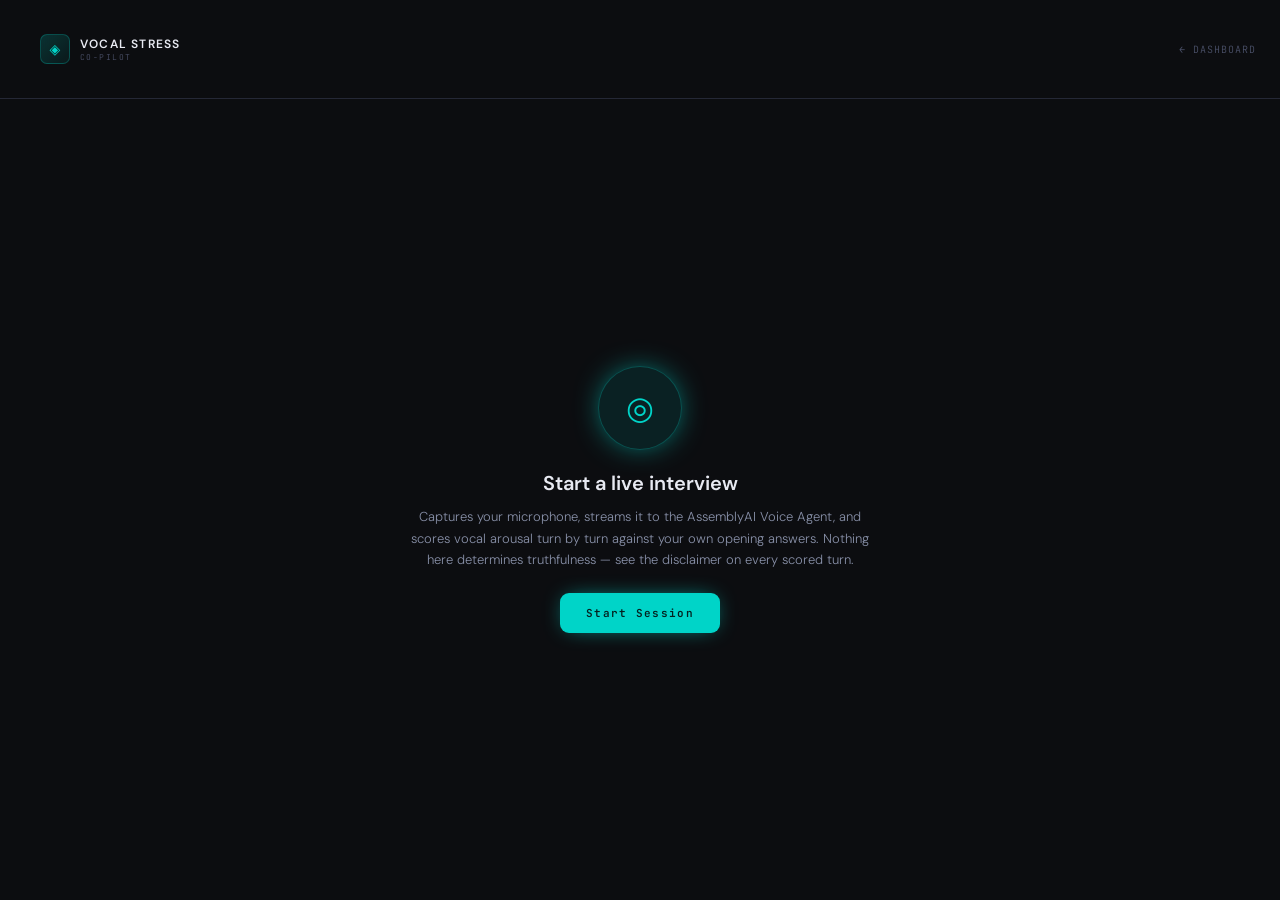
==== web/static/capture.html @ c787e48d "Initial commit: Vocal Stress Co-Pilot Voice AI agent for structured interviews, built on AssemblyAI'" ====
<!doctype html>
<html lang="en">
<head>
<meta charset="utf-8" />
<meta name="viewport" content="width=device-width, initial-scale=1" />
<title>Live Capture — Vocal Stress Co-Pilot</title>
<link rel="preconnect" href="https://fonts.googleapis.com" />
<link rel="preconnect" href="https://fonts.gstatic.com" crossorigin />
<link href="https://fonts.googleapis.com/css2?family=DM+Sans:wght@300;400;500;600&family=JetBrains+Mono:wght@400;500;600&display=swap" rel="stylesheet" />
<link rel="stylesheet" href="style.css?v=6" />
</head>
<body>
<div class="capture-page">

  <header class="capture-header">
    <a href="index.html" class="brand capture-brand-link">
      <div class="brand-mark">◈</div>
      <div>
        <div class="brand-name">VOCAL STRESS</div>
        <div class="brand-sub">CO-PILOT</div>
      </div>
    </a>
    <a href="index.html" class="capture-back mono">← DASHBOARD</a>
  </header>

  <main class="capture-main">

    <div id="capture-idle" class="capture-panel">
      <div class="mic-orb">◎</div>
      <h1 class="capture-title">Start a live interview</h1>
      <p class="capture-hint">
        Captures your microphone, streams it to the AssemblyAI Voice Agent, and scores
        vocal arousal turn by turn against your own opening answers. Nothing here
        determines truthfulness — see the disclaimer on every scored turn.
      </p>
      <button id="start-btn" class="btn-primary">Start Session</button>
      <p id="capture-error" class="capture-error" hidden></p>
    </div>

    <div id="capture-live" class="capture-panel" hidden>
      <div class="capture-status-row">
        <span id="session-id-badge" class="pill pill-muted mono">—</span>
        <span class="mic-level"><span id="mic-level-bar" class="mic-level-bar"></span></span>
        <button id="end-btn" class="btn-danger">End Session</button>
      </div>

      <div class="capture-columns">
        <section class="capture-conversation">
          <div class="side-label">CONVERSATION</div>
          <div id="conversation-log" class="conversation-log"></div>
        </section>

        <section class="capture-turns">
          <div class="side-label">LIVE TURNS</div>
          <div id="live-turn-list" class="live-turn-list"></div>
        </section>
      </div>

      <div class="side-label">SESSION LOG</div>
      <div id="status-log" class="status-log mono"></div>
    </div>

    <div id="capture-done" class="capture-panel" hidden>
      <div class="mic-orb mic-orb-done">✓</div>
      <h1 class="capture-title">Session saved</h1>
      <p id="done-summary" class="capture-hint"></p>
      <a id="view-analysis-link" class="btn-primary" href="index.html">View Analysis →</a>
    </div>

  </main>
</div>
<script src="capture.js?v=6"></script>
</body>
</html>
---- web/static/style.css ----
/* Vocal Stress Co-Pilot — dashboard
   Design language ported from AssemblyAI_InterfaceDemo (Figma Make): tokens, type
   scale and component vocabulary kept identical, implemented in plain CSS rather than
   Tailwind v4 so the dashboard keeps its no-build-step delivery via StaticFiles. */

:root {
  --bg: #0c0d10;
  --surface: #12141a;
  --surface2: #1a1d26;
  --border: #252836;
  --border2: #2e3347;

  --cyan: #00d4c8;
  --amber: #f5a623;
  --violet: #8b78ff;
  --red: #ff5c5c;
  --green: #4cefb4;

  --text-primary: #e8eaf2;
  --text-secondary: #8890a8;
  --text-muted: #4a5068;

  --font-sans: "DM Sans", system-ui, sans-serif;
  --font-mono: "JetBrains Mono", ui-monospace, Consolas, monospace;
}

* { box-sizing: border-box; }
html, body { height: 100%; margin: 0; padding: 0; }

body {
  background: var(--bg);
  color: var(--text-primary);
  font-family: var(--font-sans);
  font-size: 13px;
  font-weight: 300;
}

.mono { font-family: var(--font-mono); }

::-webkit-scrollbar { width: 4px; height: 4px; }
::-webkit-scrollbar-track { background: transparent; }
::-webkit-scrollbar-thumb { background: var(--border); border-radius: 2px; }
::-webkit-scrollbar-thumb:hover { background: var(--border2); }

.app { display: flex; height: 100vh; overflow: hidden; }

/* micro typography */
.micro-label {
  font-size: 9px; font-family: var(--font-mono); font-weight: 500;
  letter-spacing: .12em; color: var(--text-muted); text-transform: uppercase;
}
.micro-value { font-size: 9px; color: var(--text-muted); letter-spacing: .08em; }

.pill {
  display: inline-flex; align-items: center; gap: 6px;
  padding: 4px 10px; border-radius: 5px; font-size: 9px;
  font-family: var(--font-mono); letter-spacing: .08em; white-space: nowrap;
}
.pill-amber { background: #f5a62315; border: 1px solid #f5a62340; color: var(--amber); }
.pill-cyan  { background: #00d4c815; border: 1px solid #00d4c840; color: var(--cyan); }
.pill-red   { background: #ff5c5c15; border: 1px solid #ff5c5c40; color: var(--red); }
.pill-green { background: #4cefb415; border: 1px solid #4cefb440; color: var(--green); }
.pill-muted { background: #4a506815; border: 1px solid #4a506840; color: var(--text-secondary); }

.dot { width: 6px; height: 6px; border-radius: 50%; display: inline-block; flex-shrink: 0; }
.dot-cyan { background: var(--cyan); }
.dot-amber { background: var(--amber); }
.dot-red { background: var(--red); }
.noise-dot { animation: pulse-noise 1.5s ease-in-out infinite; }
@keyframes pulse-noise {
  0%, 100% { opacity: .4; transform: scale(1); }
  50% { opacity: 1; transform: scale(1.4); }
}

.meter-track { height: 3px; background: var(--border); border-radius: 2px; overflow: hidden; }
.meter-bar { height: 100%; border-radius: 2px; transition: width .6s cubic-bezier(.22,1,.36,1); }

/* ── LEFT SIDEBAR ─────────────────────────────────────────────── */
.sidebar {
  width: 240px; flex-shrink: 0; background: var(--surface);
  border-right: 1px solid var(--border); display: flex; flex-direction: column; overflow: hidden;
}
.brand { display: flex; align-items: center; gap: 10px; padding: 18px 16px; }
.brand-mark {
  width: 30px; height: 30px; border-radius: 7px; display: flex;
  align-items: center; justify-content: center;
  background: linear-gradient(135deg, #00d4c830, #00d4c810);
  border: 1px solid #00d4c840; color: var(--cyan); font-size: 14px;
}
.brand-name { font-size: 12px; font-weight: 600; letter-spacing: .1em; }
.brand-sub { font-size: 8px; font-family: var(--font-mono); letter-spacing: .18em; color: var(--text-muted); }

.side-label {
  padding: 14px 16px 8px; font-size: 9px; font-family: var(--font-mono);
  font-weight: 500; letter-spacing: .14em; color: var(--text-muted); text-transform: uppercase;
}

.session-list { list-style: none; margin: 0; padding: 0 8px; flex: 1; overflow-y: auto; }
.session-list li {
  padding: 9px 10px; border-radius: 5px; cursor: pointer; margin-bottom: 2px;
  border-left: 2px solid transparent; transition: background .15s;
}
.session-list li:hover { background: var(--surface2); }
.session-list li.active {
  background: linear-gradient(90deg, #00d4c812, transparent);
  border-left-color: var(--cyan);
}
.session-list .sid { display: block; font-family: var(--font-mono); font-size: 11px; color: var(--text-primary); }
.session-list li.active .sid { color: var(--cyan); }
.session-list .meta { font-size: 9px; font-family: var(--font-mono); color: var(--text-muted); letter-spacing: .06em; }

.side-foot { padding: 12px 16px; border-top: 1px solid var(--border); }
.hint { font-size: 10px; line-height: 1.6; color: var(--text-muted); margin: 0; }
.hint code {
  font-family: var(--font-mono); font-size: 9px; background: var(--surface2);
  border: 1px solid var(--border); border-radius: 3px; padding: 1px 4px; color: var(--text-secondary);
}

/* ── CENTER ───────────────────────────────────────────────────── */
.main { flex: 1; display: flex; flex-direction: column; overflow: hidden; min-width: 0; }
.empty-state { margin: auto; text-align: center; color: var(--text-muted); font-size: 12px; }
.empty-mark { font-size: 36px; color: var(--border2); margin-bottom: 12px; }
.session-view { display: flex; flex-direction: column; height: 100%; overflow: hidden; }

.topbar {
  display: flex; align-items: center; justify-content: space-between;
  padding: 14px 22px; border-bottom: 1px solid var(--border); flex-shrink: 0;
}
.topbar-title { font-size: 15px; font-weight: 500; margin: 0; letter-spacing: .01em; }
.topbar-sub { font-size: 9px; color: var(--text-muted); letter-spacing: .1em; margin-top: 3px; }
.topbar-pills { display: flex; align-items: center; gap: 8px; }

/* waveform + pitch block */
.viz { padding: 16px 22px 10px; border-bottom: 1px solid var(--border); flex-shrink: 0; }
.waveform {
  display: flex; align-items: center; justify-content: space-between;
  gap: 2px; height: 78px; margin-bottom: 6px;
}
.waveform-bar {
  flex: 1; min-width: 2px; border-radius: 2px; cursor: pointer;
  transition: height .35s cubic-bezier(.22,1,.36,1), opacity .15s, filter .15s;
  opacity: .8;
}
.waveform-bar:hover { opacity: 1; filter: brightness(1.35); }
.waveform-bar.selected { opacity: 1; filter: brightness(1.5) drop-shadow(0 0 6px currentColor); }

.pitch-block { position: relative; height: 92px; }
.pitch-axis-label {
  position: absolute; left: -2px; top: 50%; transform: rotate(-90deg) translateX(-50%);
  transform-origin: left center; font-family: var(--font-mono); font-size: 8px;
  letter-spacing: .12em; color: var(--text-muted); white-space: nowrap;
}
#pitch-chart { width: 100%; height: 100%; padding-left: 22px; }
.pitch-line { stroke: var(--cyan); stroke-width: 1.6; fill: none; filter: drop-shadow(0 0 4px #00d4c870); }
.pitch-fill { fill: url(#pitchGradient); opacity: .22; }

.viz-axis {
  display: flex; justify-content: space-between; padding-left: 22px;
  font-size: 8px; color: var(--text-muted); letter-spacing: .08em;
}

/* tabs */
.tabs { display: flex; gap: 26px; padding: 0 22px; border-bottom: 1px solid var(--border); flex-shrink: 0; }
.tab {
  background: none; border: none; cursor: pointer; padding: 13px 0;
  font-family: var(--font-mono); font-size: 10px; letter-spacing: .12em;
  color: var(--text-muted); border-bottom: 1.5px solid transparent; transition: color .15s;
}
.tab:hover { color: var(--text-secondary); }
.tab.tab-active { color: var(--text-primary); border-bottom-color: var(--cyan); }

.tab-body { flex: 1; overflow-y: auto; min-height: 0; }
.tab-panel { padding: 16px 22px 24px; }

/* turn bubbles */
.turn-list { display: flex; flex-direction: column; gap: 8px; }
.turn-bubble {
  display: block; width: 100%; text-align: left; cursor: pointer;
  border-radius: 9px; padding: 13px 15px; font-family: inherit;
  background: var(--surface); border: 1px solid var(--border); color: var(--text-primary);
  transition: border-color .15s, background .15s;
  animation: fade-in-up .25s ease forwards;
}
@keyframes fade-in-up {
  from { opacity: 0; transform: translateY(6px); }
  to { opacity: 1; transform: translateY(0); }
}
.turn-bubble:hover { border-color: var(--border2); background: var(--surface2); }
.turn-bubble.selected { border-color: var(--cyan); background: #00d4c80a; }
.turn-top { display: flex; align-items: center; gap: 9px; margin-bottom: 8px; }
.turn-avatar {
  width: 28px; height: 28px; border-radius: 50%; flex-shrink: 0;
  display: flex; align-items: center; justify-content: center;
  font-family: var(--font-mono); font-size: 10px; font-weight: 600;
}
.turn-id { font-family: var(--font-mono); font-size: 10px; color: var(--text-secondary); letter-spacing: .08em; }
.turn-dur { font-family: var(--font-mono); font-size: 9px; color: var(--text-muted); }
.turn-flags { margin-left: auto; display: flex; gap: 5px; flex-wrap: wrap; justify-content: flex-end; }
.turn-text { font-size: 12.5px; line-height: 1.55; color: var(--text-primary); margin: 0 0 10px; font-weight: 300; }
.turn-text.empty { color: var(--text-muted); font-style: italic; }
.turn-metrics { display: flex; align-items: center; gap: 16px; flex-wrap: wrap; }
.turn-metric {
  display: flex; align-items: center; gap: 7px; font-size: 9px;
  font-family: var(--font-mono); color: var(--text-muted); letter-spacing: .06em;
}
.turn-metric .meter-track { width: 62px; }

/* analytics tab */
.analytics-grid { display: grid; grid-template-columns: 1fr 1fr; gap: 12px; }
.dist-bars { display: flex; flex-direction: column; gap: 9px; }
.dist-row { display: flex; align-items: center; gap: 10px; }
.dist-name { font-family: var(--font-mono); font-size: 9px; color: var(--text-muted); width: 46px; flex-shrink: 0; }
.dist-track { flex: 1; height: 5px; background: var(--border); border-radius: 3px; overflow: hidden; }
.dist-fill { height: 100%; border-radius: 3px; transition: width .6s cubic-bezier(.22,1,.36,1); }
.dist-val { font-family: var(--font-mono); font-size: 9px; width: 34px; text-align: right; }

.event-list { display: flex; flex-direction: column; gap: 8px; }
.event-row { display: flex; align-items: center; gap: 8px; font-size: 10px; }
.event-row .mono { font-size: 9px; color: var(--text-secondary); }
.event-what { margin-left: auto; font-size: 9px; color: var(--text-muted); font-family: var(--font-mono); }
.event-empty { font-size: 10px; color: var(--text-muted); }

/* ── RIGHT PANEL ──────────────────────────────────────────────── */
.detail {
  width: 396px; flex-shrink: 0; background: var(--surface);
  border-left: 1px solid var(--border); display: flex; flex-direction: column; overflow: hidden;
}
.detail-section { display: flex; flex-direction: column; min-height: 0; }
/* Evidence yields space to the agent, not the other way round: this section used to be
   `flex: 1`, which grew it to fill and stranded the chat in a strip at the bottom. */
.detail-section:first-child { flex: 0 1 auto; overflow-y: auto; padding: 0 16px 12px; }
.detail-empty { padding: 4px 2px 16px; font-size: 11px; color: var(--text-muted); }

.hero-card, .card {
  background: var(--bg); border: 1px solid var(--border);
  border-radius: 9px; padding: 15px; margin-bottom: 12px;
}
.tab-panel .card { background: var(--surface); }
.hero-row { display: flex; justify-content: space-between; align-items: flex-start; margin-bottom: 14px; }
.hero-number {
  font-family: var(--font-mono); font-size: 26px; font-weight: 600;
  color: var(--cyan); margin-top: 3px; line-height: 1;
}
.hero-number.high { color: var(--red); }
.hero-number.mid { color: var(--amber); }
.hero-unit { font-size: 9px; color: var(--text-muted); margin-left: 7px; letter-spacing: .12em; }

.meters { display: flex; flex-direction: column; gap: 9px; }
.meter-row-head { display: flex; justify-content: space-between; margin-bottom: 4px; }
.meter-name { font-size: 10px; color: var(--text-secondary); }
.meter-val { font-size: 10px; font-family: var(--font-mono); color: var(--text-primary); }

.alerts { display: flex; flex-direction: column; gap: 7px; margin-top: 13px; }
.alert {
  display: flex; align-items: center; gap: 8px; padding: 9px 11px; border-radius: 6px;
  font-family: var(--font-mono); font-size: 9px; letter-spacing: .07em; line-height: 1.5;
}
.alert-red { background: #ff5c5c12; border: 1px solid #ff5c5c40; color: var(--red); }
.alert-amber { background: #f5a62312; border: 1px solid #f5a62340; color: var(--amber); }
.alert-muted { background: #4a506812; border: 1px solid #4a506840; color: var(--text-secondary); }

.card .micro-label { display: block; margin-bottom: 10px; }
.transcript { font-size: 12.5px; line-height: 1.6; margin: 0; white-space: pre-wrap; font-weight: 300; }
.attention-text { font-size: 11px; line-height: 1.65; color: var(--text-secondary); margin: 0 0 12px; }
.artifact-grid { display: grid; grid-template-columns: 1fr 1fr; gap: 9px; }
.artifact .micro-value { display: block; margin-bottom: 5px; letter-spacing: .1em; }
.artifact img {
  width: 100%; display: block; border-radius: 5px; background: #000;
  border: 1px solid var(--border); min-height: 40px;
}
.disclaimer {
  font-size: 9px; line-height: 1.65; color: var(--text-muted);
  border-top: 1px solid var(--border); padding-top: 11px; margin: 0;
}

/* ── ANALYST CHAT ─────────────────────────────────────────────────
   This is the product (ADR-030): the numbers above are only worth as much as the
   interrogation of them. It is styled to read as the primary surface, not a footer —
   own tint, own accent rule, and the larger share of the rail. */
.chat-section {
  position: relative; flex: 1 1 58%; min-height: 330px;
  padding: 0 16px 16px;
  background: linear-gradient(180deg, #0f1b20 0%, var(--surface) 55%);
  border-top: 1px solid #00d4c838;
}
.chat-section::before {
  content: ""; position: absolute; top: -1px; left: 0; right: 0; height: 1px;
  background: linear-gradient(90deg, transparent, var(--cyan) 32%, var(--cyan) 68%, transparent);
  opacity: .75;
}

.chat-head {
  display: flex; align-items: center; justify-content: space-between;
  gap: 10px; padding: 15px 0 12px; flex-shrink: 0;
}
.chat-head-main { display: flex; align-items: center; gap: 10px; min-width: 0; }
.chat-mark {
  width: 30px; height: 30px; flex-shrink: 0; border-radius: 8px;
  display: grid; place-items: center; font-size: 14px; color: var(--cyan);
  background: #00d4c81a; border: 1px solid #00d4c845;
  box-shadow: 0 0 18px -6px var(--cyan);
}
.chat-title {
  font-size: 11px; font-weight: 600; letter-spacing: .13em;
  color: var(--text-primary); text-transform: uppercase;
}
.chat-sub {
  font-family: var(--font-mono); font-size: 8px; letter-spacing: .11em;
  color: var(--cyan); opacity: .8; margin-top: 3px; text-transform: uppercase;
}
.chat-live {
  display: flex; align-items: center; gap: 5px; flex-shrink: 0;
  font-family: var(--font-mono); font-size: 8px; letter-spacing: .12em;
  color: var(--text-muted); text-transform: uppercase;
}
.dot-cyan { background: var(--cyan); animation: pulse-noise 2.4s ease-in-out infinite; }

.chat-log {
  display: flex; flex-direction: column; gap: 10px;
  margin-bottom: 10px; overflow-y: auto; flex: 1; min-height: 90px;
}

/* Starter prompts: they fill the panel before a conversation exists and, more usefully,
   show a first-time reviewer what this box is actually for. */
.chat-suggestions {
  display: flex; flex-wrap: wrap; gap: 6px; margin-bottom: 10px; flex-shrink: 0;
}
.chip {
  background: var(--surface2); border: 1px solid var(--border2); color: var(--text-secondary);
  border-radius: 20px; padding: 6px 11px; font-size: 10.5px; font-family: var(--font-sans);
  cursor: pointer; transition: color .15s, border-color .15s, background .15s;
}
.chip:hover { color: var(--cyan); border-color: #00d4c866; background: #00d4c810; }
.chat-msg { padding: 10px 13px; border-radius: 9px; font-size: 12px; line-height: 1.6; }
.chat-msg.user {
  background: var(--surface2); border: 1px solid var(--border);
  align-self: flex-end; max-width: 90%; font-family: var(--font-mono); font-size: 10.5px;
}
.chat-msg.agent { background: var(--bg); border: 1px solid var(--border); }
.chat-msg.chat-intro { color: var(--text-muted); font-size: 11px; }
.chat-msg.error { background: #ff5c5c10; border: 1px solid #ff5c5c40; color: var(--red); }
.chat-msg.pending {
  color: var(--cyan); font-family: var(--font-mono); font-size: 9px;
  letter-spacing: .1em; background: none; border: none; padding: 4px 2px;
}

.chat-form { display: flex; gap: 8px; flex-shrink: 0; }
.chat-form input {
  flex: 1; min-width: 0; background: var(--bg); border: 1px solid var(--border2);
  border-radius: 9px; color: var(--text-primary); padding: 13px 14px;
  font-size: 12.5px; font-family: var(--font-sans); transition: border-color .15s, box-shadow .15s;
}
.chat-form input::placeholder { color: var(--text-muted); }
.chat-form input:focus {
  outline: none; border-color: var(--cyan); box-shadow: 0 0 0 3px #00d4c81f;
}
.chat-form button {
  background: var(--cyan); border: none; border-radius: 9px; color: #04211f;
  padding: 13px 20px; font-family: var(--font-mono); font-size: 10px;
  font-weight: 600; letter-spacing: .13em; cursor: pointer;
  transition: filter .15s, box-shadow .15s; box-shadow: 0 0 22px -8px var(--cyan);
}
.chat-form button:hover:not(:disabled) { filter: brightness(1.1); }
.chat-form button:disabled { opacity: .4; cursor: default; }

/* Markdown inside agent replies (rendered by markdown.js) */
.chat-msg.agent p { margin: 0 0 9px; }
.chat-msg.agent p:last-child { margin-bottom: 0; }
.chat-msg.agent h4 {
  margin: 13px 0 6px; font-size: 9px; font-family: var(--font-mono);
  letter-spacing: .1em; text-transform: uppercase; color: var(--cyan);
}
.chat-msg.agent h4:first-child { margin-top: 0; }
.chat-msg.agent ul, .chat-msg.agent ol { margin: 0 0 9px; padding-left: 17px; }
.chat-msg.agent li { margin-bottom: 4px; }
.chat-msg.agent li:last-child { margin-bottom: 0; }
.chat-msg.agent strong { color: #fff; font-weight: 600; }
.chat-msg.agent em { color: var(--text-secondary); font-style: italic; }
.chat-msg.agent code {
  font-family: var(--font-mono); font-size: 10px; background: var(--surface2);
  border: 1px solid var(--border); border-radius: 3px; padding: 1px 5px; color: var(--cyan);
}

/* ── LIVE CAPTURE PAGE (ADR-041) ─────────────────────────────────── */
.capture-page {
  min-height: 100vh; display: flex; flex-direction: column;
  background: var(--bg); color: var(--text-primary);
}
.capture-header {
  display: flex; align-items: center; justify-content: space-between;
  padding: 16px 24px; border-bottom: 1px solid var(--border);
}
.capture-brand-link { text-decoration: none; color: inherit; display: flex; align-items: center; gap: 10px; }
.capture-back {
  font-size: 10px; letter-spacing: .1em; color: var(--text-muted);
  text-decoration: none; transition: color .15s;
}
.capture-back:hover { color: var(--cyan); }

.capture-main {
  flex: 1; display: flex; align-items: center; justify-content: center; padding: 24px;
}
.capture-panel { width: 100%; max-width: 900px; }

/* --- idle / done: centered single-column state --- */
#capture-idle, #capture-done { max-width: 480px; text-align: center; margin: 0 auto; }
.mic-orb {
  width: 84px; height: 84px; margin: 0 auto 20px; border-radius: 50%;
  display: grid; place-items: center; font-size: 32px; color: var(--cyan);
  background: #00d4c81a; border: 1px solid #00d4c845; box-shadow: 0 0 32px -10px var(--cyan);
}
.mic-orb-done { color: var(--green); background: #4cefb41a; border-color: #4cefb445; box-shadow: 0 0 32px -10px var(--green); }
.capture-title { font-size: 20px; font-weight: 600; margin: 0 0 10px; }
.capture-hint { font-size: 13px; line-height: 1.65; color: var(--text-secondary); margin: 0 0 22px; }
.capture-error {
  margin-top: 16px; padding: 10px 13px; border-radius: 8px; font-size: 12px;
  background: #ff5c5c12; border: 1px solid #ff5c5c40; color: var(--red);
}

.btn-primary, .btn-danger {
  border: none; border-radius: 9px; padding: 13px 26px; font-family: var(--font-mono);
  font-size: 11px; font-weight: 600; letter-spacing: .12em; cursor: pointer;
  text-decoration: none; display: inline-block; transition: filter .15s, box-shadow .15s;
}
.btn-primary { background: var(--cyan); color: #04211f; box-shadow: 0 0 22px -8px var(--cyan); }
.btn-danger { background: transparent; color: var(--red); border: 1px solid #ff5c5c50; }
.btn-primary:hover, .btn-danger:hover { filter: brightness(1.1); }

/* The dashboard sidebar's own entry point into capture.html (ADR-041) — same button
   language, sized to the rail instead of a centered hero. */
.sidebar-new-session {
  display: block; text-align: center; margin: 14px 16px 4px; padding: 10px 12px;
  font-size: 10px;
}

/* --- live: status row + two-column conversation/turns + session log --- */
.capture-status-row {
  display: flex; align-items: center; gap: 16px; margin-bottom: 18px;
}
.mic-level {
  flex: 1; height: 6px; border-radius: 3px; background: var(--surface2);
  border: 1px solid var(--border); overflow: hidden;
}
.mic-level-bar {
  display: block; height: 100%; width: 0%; background: var(--cyan);
  transition: width .08s linear;
}

.capture-columns {
  display: grid; grid-template-columns: 1.3fr 1fr; gap: 16px; margin-bottom: 16px;
}
@media (max-width: 720px) { .capture-columns { grid-template-columns: 1fr; } }
.capture-conversation, .capture-turns { min-width: 0; } /* grid children, sized by the parent above */

.conversation-log, .live-turn-list, .status-log {
  background: var(--surface); border: 1px solid var(--border); border-radius: 9px;
  padding: 12px; height: 320px; overflow-y: auto;
}
.status-log { height: 120px; font-size: 10.5px; color: var(--text-muted); line-height: 1.7; }
.status-log div { white-space: pre-wrap; word-break: break-word; }

.capture-msg {
  padding: 9px 12px; border-radius: 9px; font-size: 12.5px; line-height: 1.55;
  margin-bottom: 9px; max-width: 92%;
}
.capture-msg.candidate {
  background: var(--surface2); border: 1px solid var(--border);
  margin-left: auto; text-align: right;
}
.capture-msg.agent { background: var(--bg); border: 1px solid var(--border); }

.live-turn-card {
  background: var(--bg); border: 1px solid var(--border); border-left: 3px solid var(--cyan);
  border-radius: 6px; padding: 9px 11px; margin-bottom: 9px; font-size: 11.5px;
}
.live-turn-head { display: flex; justify-content: space-between; margin-bottom: 4px; }
.live-turn-flags { font-size: 9px; color: var(--amber); letter-spacing: .08em; margin-bottom: 4px; }
.live-turn-transcript { color: var(--text-secondary); line-height: 1.5; }
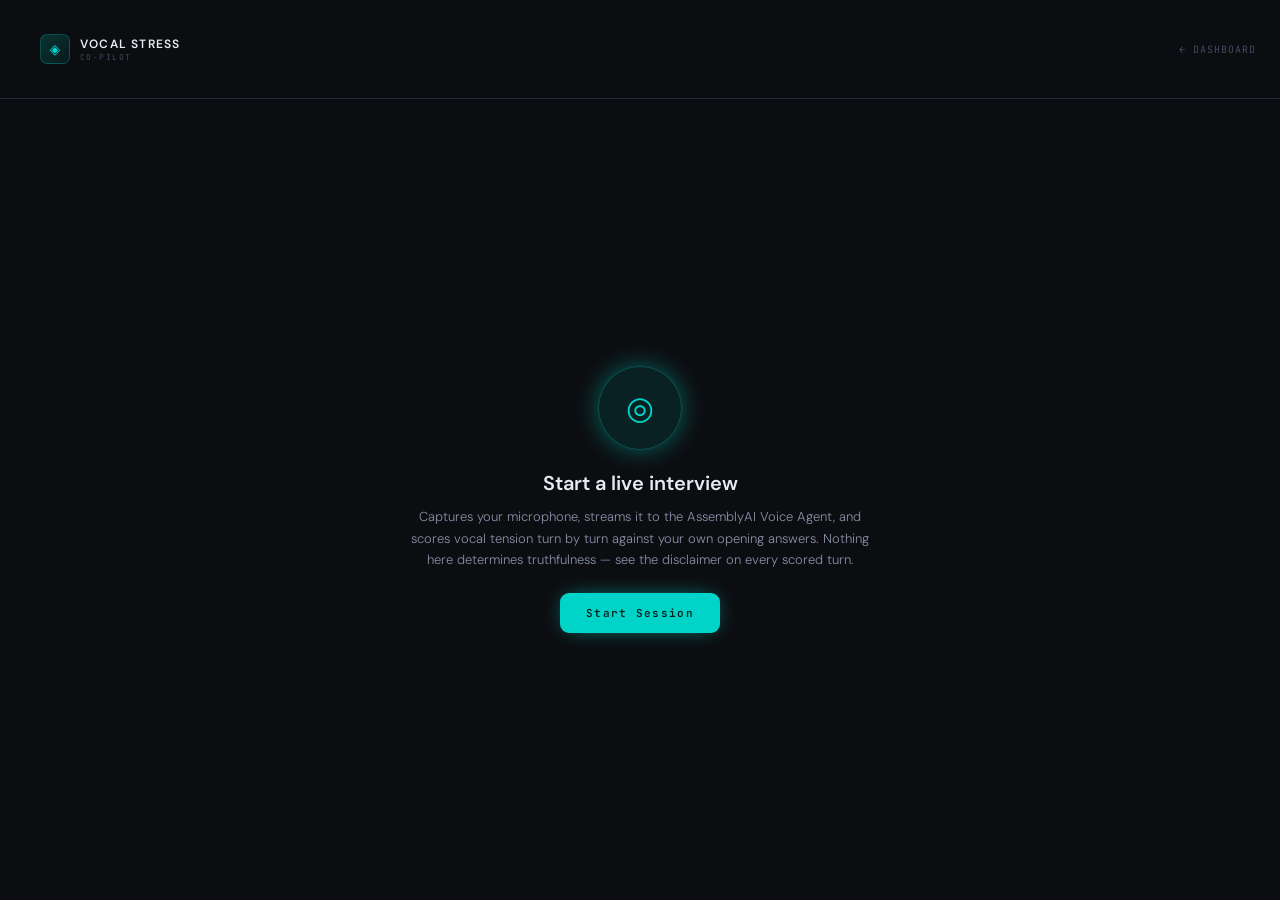
==== commit 2a274073: "Rename product-facing vocabulary from "arousal" to "vocal tension" (ADR-050) Prompts, UI copy, the L" ====
--- a/web/static/capture.html
+++ b/web/static/capture.html
@@ -30,7 +30,7 @@
       <h1 class="capture-title">Start a live interview</h1>
       <p class="capture-hint">
         Captures your microphone, streams it to the AssemblyAI Voice Agent, and scores
-        vocal arousal turn by turn against your own opening answers. Nothing here
+        vocal tension turn by turn against your own opening answers. Nothing here
         determines truthfulness — see the disclaimer on every scored turn.
       </p>
       <button id="start-btn" class="btn-primary">Start Session</button>
